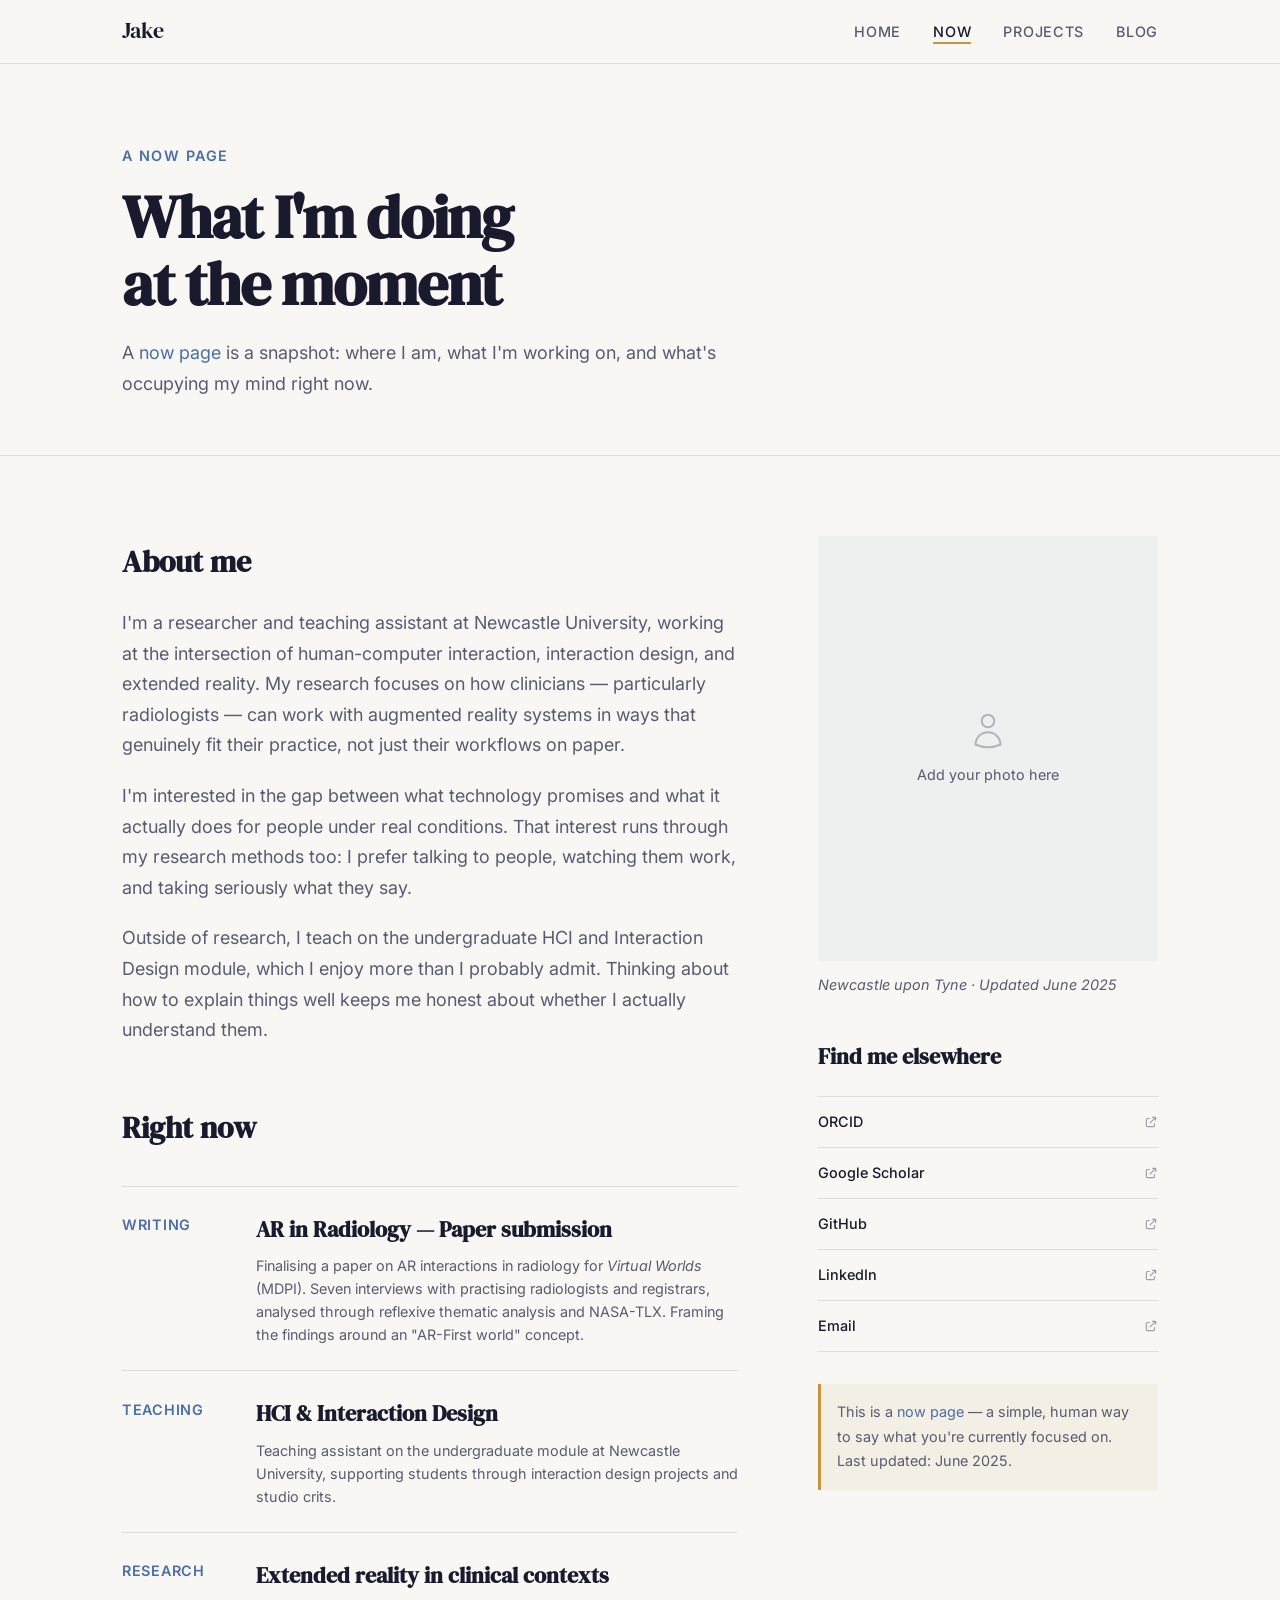
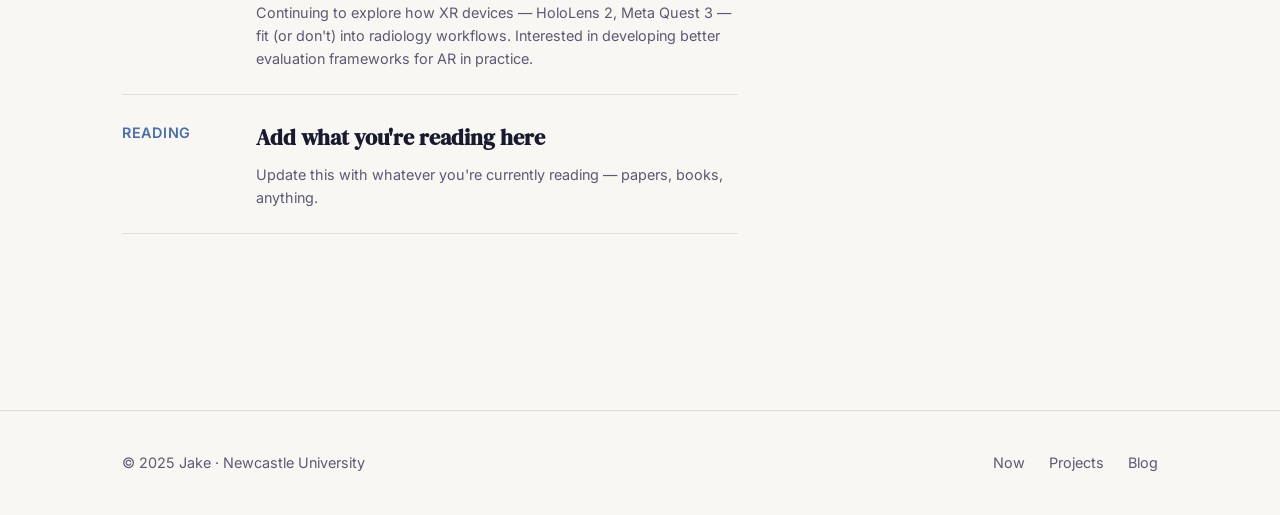
==== now.html @ 3c1f6542 "Claude files upload" ====
<!DOCTYPE html>
<html lang="en">
<head>
  <meta charset="UTF-8">
  <meta name="viewport" content="width=device-width, initial-scale=1.0">
  <title>Now — Jake</title>
  <link rel="stylesheet" href="assets/style.css">
  <style>
    /* === PAGE HEADER === */
    .page-header {
      padding: 5rem 0 3.5rem;
      border-bottom: 1px solid var(--rule);
    }
    .page-header-eyebrow {
      font-size: var(--step--1);
      font-weight: 600;
      letter-spacing: 0.1em;
      text-transform: uppercase;
      color: var(--accent);
      margin-bottom: 1rem;
    }
    .page-header h1 {
      font-family: var(--serif);
      font-size: var(--step-4);
      letter-spacing: -0.02em;
      line-height: 1.1;
      max-width: 20ch;
    }
    .page-header .subtitle {
      margin-top: 1.25rem;
      color: var(--ink-muted);
      max-width: 55ch;
    }

    /* === NOW LAYOUT === */
    .now-layout {
      display: grid;
      grid-template-columns: 1fr 340px;
      gap: 5rem;
      padding: 5rem 0;
      align-items: start;
    }

    /* === BIO === */
    .bio-section h2 {
      font-family: var(--serif);
      font-size: var(--step-2);
      margin-bottom: 1.25rem;
    }
    .bio-section p {
      color: var(--ink-muted);
      margin-bottom: 1.25rem;
      max-width: 60ch;
    }
    .bio-section p:last-of-type { margin-bottom: 0; }

    /* === NOW ITEMS === */
    .now-items {
      margin-top: 3.5rem;
    }
    .now-items h2 {
      font-family: var(--serif);
      font-size: var(--step-2);
      margin-bottom: 2rem;
    }
    .now-item {
      padding: 1.5rem 0;
      border-top: 1px solid var(--rule);
      display: grid;
      grid-template-columns: 110px 1fr;
      gap: 1.5rem;
    }
    .now-item:last-child { border-bottom: 1px solid var(--rule); }
    .now-item-label {
      font-size: var(--step--1);
      font-weight: 600;
      letter-spacing: 0.05em;
      text-transform: uppercase;
      color: var(--accent);
      padding-top: 0.15em;
    }
    .now-item-content h4 {
      font-family: var(--serif);
      font-size: var(--step-1);
      margin-bottom: 0.35rem;
    }
    .now-item-content p {
      font-size: var(--step--1);
      color: var(--ink-muted);
      line-height: 1.6;
    }

    /* === SIDEBAR === */
    .now-sidebar {
      position: sticky;
      top: calc(var(--nav-h) + 2rem);
    }

    /* === PHOTO === */
    .photo-block {
      margin-bottom: 2.5rem;
    }
    .photo-frame {
      width: 100%;
      aspect-ratio: 4 / 5;
      background: var(--rule);
      overflow: hidden;
      position: relative;
    }
    .photo-frame img {
      width: 100%;
      height: 100%;
      object-fit: cover;
      display: block;
    }
    .photo-placeholder {
      width: 100%;
      height: 100%;
      display: flex;
      align-items: center;
      justify-content: center;
      flex-direction: column;
      gap: 0.75rem;
      color: var(--ink-muted);
      font-size: var(--step--1);
      background: color-mix(in srgb, var(--accent) 6%, var(--bg));
    }
    .photo-placeholder svg { width: 40px; height: 40px; opacity: 0.4; }
    .photo-caption {
      margin-top: 0.75rem;
      font-size: var(--step--1);
      color: var(--ink-muted);
      font-style: italic;
    }

    /* === LINKS === */
    .links-block h3 {
      font-family: var(--serif);
      font-size: var(--step-1);
      margin-bottom: 1.25rem;
    }
    .links-list {
      list-style: none;
      display: flex;
      flex-direction: column;
      gap: 0;
    }
    .links-list li {
      border-top: 1px solid var(--rule);
    }
    .links-list li:last-child { border-bottom: 1px solid var(--rule); }
    .links-list a {
      display: flex;
      align-items: center;
      justify-content: space-between;
      padding: 0.8rem 0;
      font-size: var(--step--1);
      font-weight: 500;
      color: var(--ink);
      transition: color 0.15s;
    }
    .links-list a:hover { color: var(--accent); text-decoration: none; }
    .links-list a svg { width: 14px; height: 14px; opacity: 0.4; flex-shrink: 0; }

    /* === NOW PAGE META === */
    .now-meta {
      margin-top: 2rem;
      padding: 1rem;
      background: color-mix(in srgb, var(--accent-warm) 8%, var(--bg));
      border-left: 3px solid var(--accent-warm);
      font-size: var(--step--1);
      color: var(--ink-muted);
    }
    .now-meta a { font-size: inherit; }

    @media (max-width: 900px) {
      .now-layout { grid-template-columns: 1fr; gap: 3rem; }
      .now-sidebar { position: static; }
      .photo-frame { aspect-ratio: 3 / 2; max-width: 400px; }
    }
    @media (max-width: 640px) {
      .now-item { grid-template-columns: 1fr; gap: 0.4rem; }
    }
  </style>
</head>
<body>

  <nav class="site-nav" role="navigation">
    <div class="nav-inner">
      <a href="index.html" class="nav-logo">Jake</a>
      <ul class="nav-links">
        <li><a href="index.html">Home</a></li>
        <li><a href="now.html" class="active">Now</a></li>
        <li><a href="projects.html">Projects</a></li>
        <li><a href="blog.html">Blog</a></li>
      </ul>
    </div>
  </nav>

  <main>
    <header class="page-header">
      <div class="container">
        <p class="page-header-eyebrow">A now page</p>
        <h1>What I'm doing<br>at the moment</h1>
        <p class="subtitle">
          A <a href="https://nownownow.com/about" target="_blank" rel="noopener">now page</a> is a snapshot: where I am, what I'm working on, and what's occupying my mind right now.
        </p>
      </div>
    </header>

    <div class="container">
      <div class="now-layout">

        <!-- LEFT: Bio + Now items -->
        <div>
          <section class="bio-section">
            <h2>About me</h2>
            <p>
              I'm a researcher and teaching assistant at Newcastle University, working at the intersection 
              of human-computer interaction, interaction design, and extended reality. My research focuses 
              on how clinicians — particularly radiologists — can work with augmented reality systems in 
              ways that genuinely fit their practice, not just their workflows on paper.
            </p>
            <p>
              I'm interested in the gap between what technology promises and what it actually does for 
              people under real conditions. That interest runs through my research methods too: I prefer 
              talking to people, watching them work, and taking seriously what they say.
            </p>
            <p>
              Outside of research, I teach on the undergraduate HCI and Interaction Design module, 
              which I enjoy more than I probably admit. Thinking about how to explain things well 
              keeps me honest about whether I actually understand them.
            </p>
          </section>

          <section class="now-items">
            <h2>Right now</h2>
            <div class="now-item">
              <span class="now-item-label">Writing</span>
              <div class="now-item-content">
                <h4>AR in Radiology — Paper submission</h4>
                <p>Finalising a paper on AR interactions in radiology for <em>Virtual Worlds</em> (MDPI). Seven interviews with practising radiologists and registrars, analysed through reflexive thematic analysis and NASA-TLX. Framing the findings around an "AR-First world" concept.</p>
              </div>
            </div>
            <div class="now-item">
              <span class="now-item-label">Teaching</span>
              <div class="now-item-content">
                <h4>HCI &amp; Interaction Design</h4>
                <p>Teaching assistant on the undergraduate module at Newcastle University, supporting students through interaction design projects and studio crits.</p>
              </div>
            </div>
            <div class="now-item">
              <span class="now-item-label">Research</span>
              <div class="now-item-content">
                <h4>Extended reality in clinical contexts</h4>
                <p>Continuing to explore how XR devices — HoloLens 2, Meta Quest 3 — fit (or don't) into radiology workflows. Interested in developing better evaluation frameworks for AR in practice.</p>
              </div>
            </div>
            <div class="now-item">
              <span class="now-item-label">Reading</span>
              <div class="now-item-content">
                <h4>Add what you're reading here</h4>
                <p>Update this with whatever you're currently reading — papers, books, anything.</p>
              </div>
            </div>
          </section>
        </div>

        <!-- RIGHT: Photo + Links -->
        <aside class="now-sidebar">
          <div class="photo-block">
            <div class="photo-frame">
              <!-- Replace src with your actual photo path, e.g. src="assets/photo.jpg" -->
              <!-- <img src="assets/photo.jpg" alt="Jake"> -->
              <div class="photo-placeholder">
                <svg viewBox="0 0 24 24" fill="none" stroke="currentColor" stroke-width="1.2" aria-hidden="true">
                  <path d="M15.75 6a3.75 3.75 0 11-7.5 0 3.75 3.75 0 017.5 0zM4.501 20.118a7.5 7.5 0 0114.998 0A17.933 17.933 0 0112 21.75c-2.676 0-5.216-.584-7.499-1.632z"/>
                </svg>
                <span>Add your photo here</span>
              </div>
            </div>
            <p class="photo-caption">Newcastle upon Tyne · Updated June 2025</p>
          </div>

          <div class="links-block">
            <h3>Find me elsewhere</h3>
            <ul class="links-list">
              <li>
                <a href="https://orcid.org/" target="_blank" rel="noopener">
                  ORCID
                  <svg viewBox="0 0 24 24" fill="none" stroke="currentColor" stroke-width="2"><path d="M10 6H6a2 2 0 00-2 2v10a2 2 0 002 2h10a2 2 0 002-2v-4M14 4h6m0 0v6m0-6L10 14"/></svg>
                </a>
              </li>
              <li>
                <a href="https://scholar.google.com/" target="_blank" rel="noopener">
                  Google Scholar
                  <svg viewBox="0 0 24 24" fill="none" stroke="currentColor" stroke-width="2"><path d="M10 6H6a2 2 0 00-2 2v10a2 2 0 002 2h10a2 2 0 002-2v-4M14 4h6m0 0v6m0-6L10 14"/></svg>
                </a>
              </li>
              <li>
                <a href="https://github.com/" target="_blank" rel="noopener">
                  GitHub
                  <svg viewBox="0 0 24 24" fill="none" stroke="currentColor" stroke-width="2"><path d="M10 6H6a2 2 0 00-2 2v10a2 2 0 002 2h10a2 2 0 002-2v-4M14 4h6m0 0v6m0-6L10 14"/></svg>
                </a>
              </li>
              <li>
                <a href="https://linkedin.com/" target="_blank" rel="noopener">
                  LinkedIn
                  <svg viewBox="0 0 24 24" fill="none" stroke="currentColor" stroke-width="2"><path d="M10 6H6a2 2 0 00-2 2v10a2 2 0 002 2h10a2 2 0 002-2v-4M14 4h6m0 0v6m0-6L10 14"/></svg>
                </a>
              </li>
              <li>
                <a href="mailto:your@email.ac.uk">
                  Email
                  <svg viewBox="0 0 24 24" fill="none" stroke="currentColor" stroke-width="2"><path d="M10 6H6a2 2 0 00-2 2v10a2 2 0 002 2h10a2 2 0 002-2v-4M14 4h6m0 0v6m0-6L10 14"/></svg>
                </a>
              </li>
            </ul>
          </div>

          <div class="now-meta">
            This is a <a href="https://nownownow.com/about" target="_blank" rel="noopener">now page</a> — 
            a simple, human way to say what you're currently focused on. Last updated: June 2025.
          </div>
        </aside>

      </div>
    </div>
  </main>

  <footer class="site-footer" role="contentinfo">
    <div class="footer-inner">
      <span>© 2025 Jake · Newcastle University</span>
      <div class="footer-links">
        <a href="now.html">Now</a>
        <a href="projects.html">Projects</a>
        <a href="blog.html">Blog</a>
      </div>
    </div>
  </footer>

</body>
</html>
---- assets/style.css ----
/* =============================================
   PORTFOLIO SITE — SHARED STYLES
   ============================================= */

@import url('https://fonts.googleapis.com/css2?family=DM+Serif+Display:ital@0;1&family=Inter:wght@300;400;500;600&display=swap');

/* === TOKENS === */
:root {
  --bg:          #F8F7F4;
  --ink:         #1A1A2E;
  --ink-muted:   #5A5A72;
  --accent:      #4A6FA5;
  --accent-warm: #C8963E;
  --rule:        #E0DDD8;
  --card-bg:     #FFFFFF;
  --nav-h:       64px;

  --serif: 'DM Serif Display', Georgia, serif;
  --sans:  'Inter', system-ui, sans-serif;

  --step--1: clamp(0.8rem, 0.75rem + 0.2vw, 0.9rem);
  --step-0:  clamp(1rem,   0.92rem + 0.35vw, 1.125rem);
  --step-1:  clamp(1.2rem, 1.1rem  + 0.5vw,  1.4rem);
  --step-2:  clamp(1.5rem, 1.3rem  + 0.9vw,  1.9rem);
  --step-3:  clamp(2rem,   1.7rem  + 1.4vw,  2.7rem);
  --step-4:  clamp(2.6rem, 2.1rem  + 2.2vw,  3.8rem);
  --step-5:  clamp(3.2rem, 2.5rem  + 3vw,    5rem);
}

/* === RESET === */
*, *::before, *::after { box-sizing: border-box; margin: 0; padding: 0; }
html { font-size: 16px; scroll-behavior: smooth; }
body {
  background: var(--bg);
  color: var(--ink);
  font-family: var(--sans);
  font-size: var(--step-0);
  line-height: 1.7;
  -webkit-font-smoothing: antialiased;
}
img { max-width: 100%; display: block; }
a { color: var(--accent); text-decoration: none; }
a:hover { text-decoration: underline; }

/* === NAV === */
.site-nav {
  position: sticky;
  top: 0;
  z-index: 100;
  height: var(--nav-h);
  background: var(--bg);
  border-bottom: 1px solid var(--rule);
  display: flex;
  align-items: center;
}
.nav-inner {
  width: 100%;
  max-width: 1100px;
  margin: 0 auto;
  padding: 0 2rem;
  display: flex;
  align-items: center;
  justify-content: space-between;
}
.nav-logo {
  font-family: var(--serif);
  font-size: var(--step-1);
  color: var(--ink);
  letter-spacing: -0.01em;
}
.nav-logo:hover { text-decoration: none; }
.nav-links {
  list-style: none;
  display: flex;
  gap: 2rem;
}
.nav-links a {
  font-size: var(--step--1);
  font-weight: 500;
  letter-spacing: 0.05em;
  text-transform: uppercase;
  color: var(--ink-muted);
  transition: color 0.15s;
}
.nav-links a:hover,
.nav-links a.active {
  color: var(--ink);
  text-decoration: none;
}
.nav-links a.active {
  border-bottom: 2px solid var(--accent-warm);
  padding-bottom: 2px;
}

/* === LAYOUT === */
.container {
  max-width: 1100px;
  margin: 0 auto;
  padding: 0 2rem;
}
.container--narrow {
  max-width: 720px;
  margin: 0 auto;
  padding: 0 2rem;
}

/* === FOOTER === */
.site-footer {
  margin-top: 6rem;
  padding: 2.5rem 0;
  border-top: 1px solid var(--rule);
  font-size: var(--step--1);
  color: var(--ink-muted);
}
.footer-inner {
  max-width: 1100px;
  margin: 0 auto;
  padding: 0 2rem;
  display: flex;
  align-items: center;
  justify-content: space-between;
  gap: 1rem;
  flex-wrap: wrap;
}
.footer-links {
  display: flex;
  gap: 1.5rem;
}
.footer-links a {
  color: var(--ink-muted);
  font-size: var(--step--1);
}
.footer-links a:hover { color: var(--ink); text-decoration: none; }

/* === UTILITY === */
.tag {
  display: inline-block;
  font-size: 0.72rem;
  font-weight: 600;
  letter-spacing: 0.06em;
  text-transform: uppercase;
  padding: 0.2em 0.65em;
  border-radius: 3px;
  background: color-mix(in srgb, var(--accent) 12%, transparent);
  color: var(--accent);
}
.tag--warm {
  background: color-mix(in srgb, var(--accent-warm) 12%, transparent);
  color: var(--accent-warm);
}

/* === MOBILE === */
@media (max-width: 640px) {
  .nav-links { gap: 1.2rem; }
  .nav-links a { font-size: 0.7rem; }
  .footer-inner { flex-direction: column; align-items: flex-start; }
}
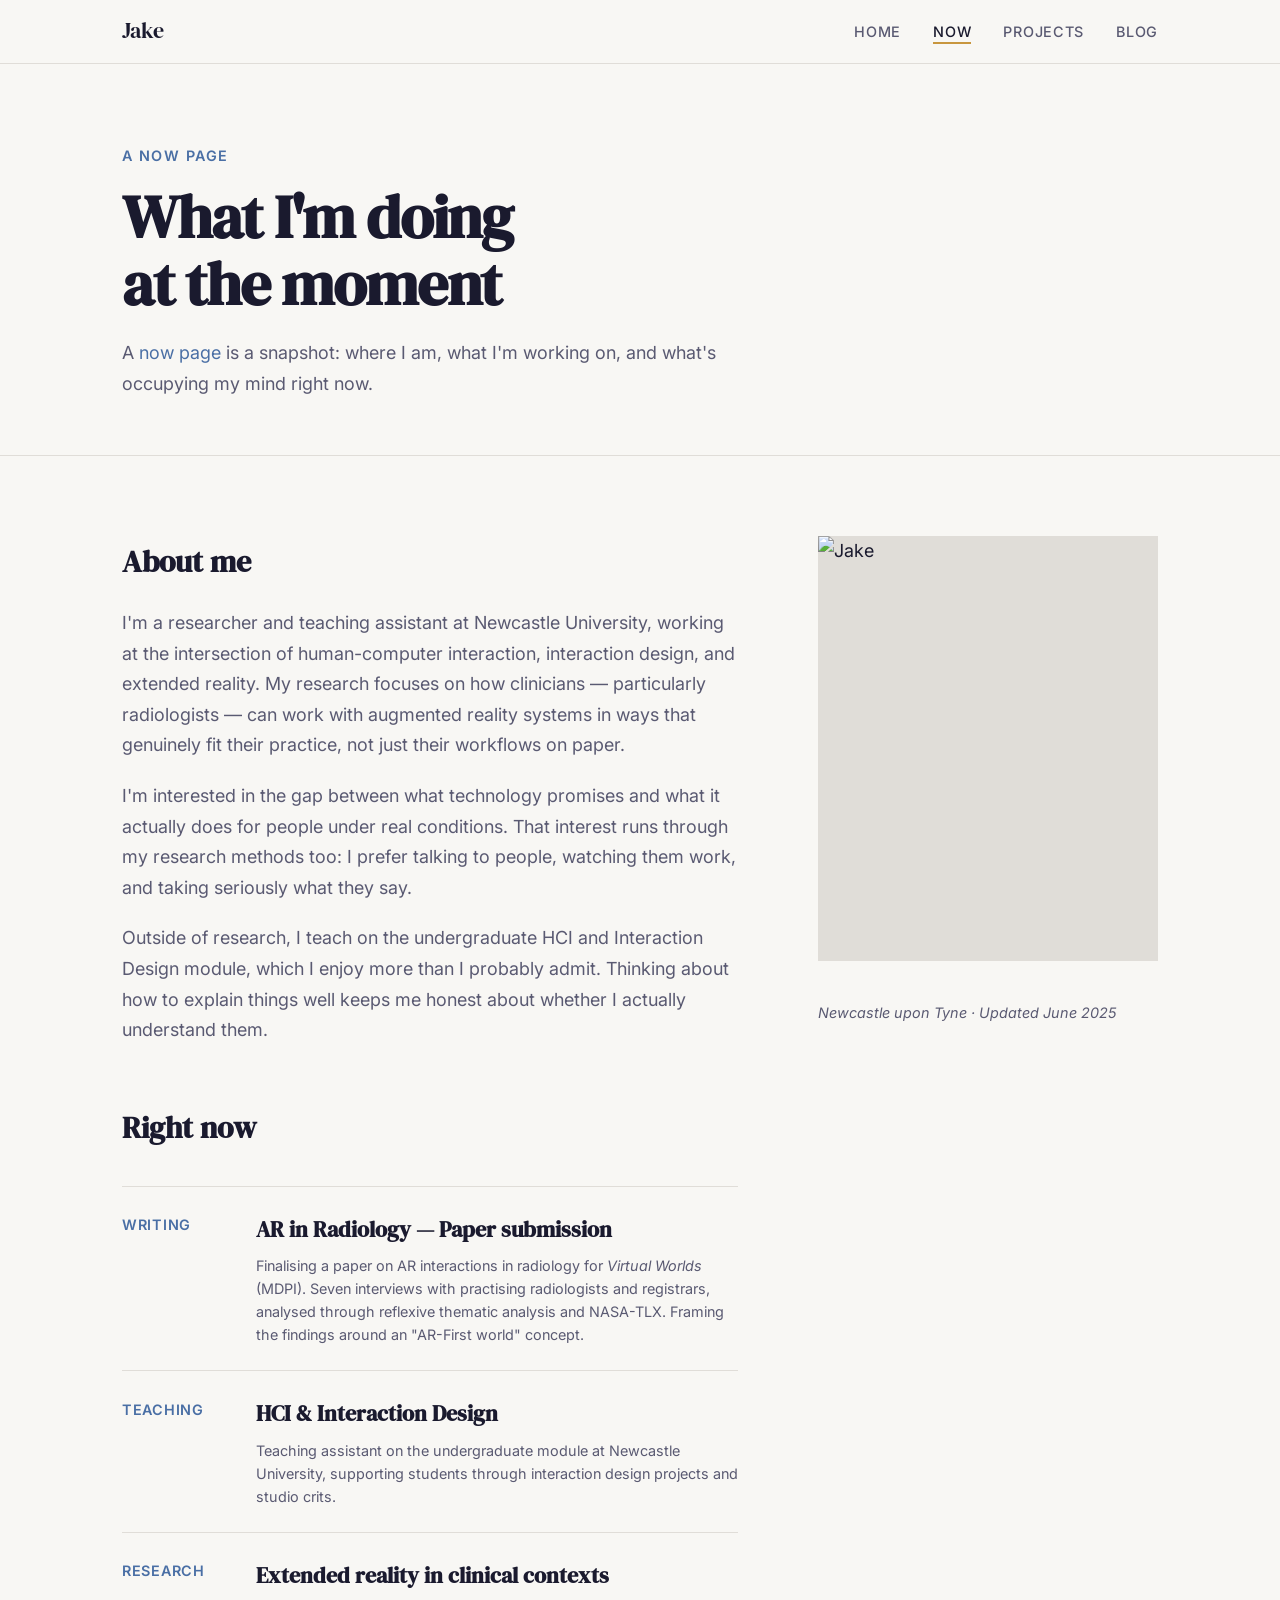
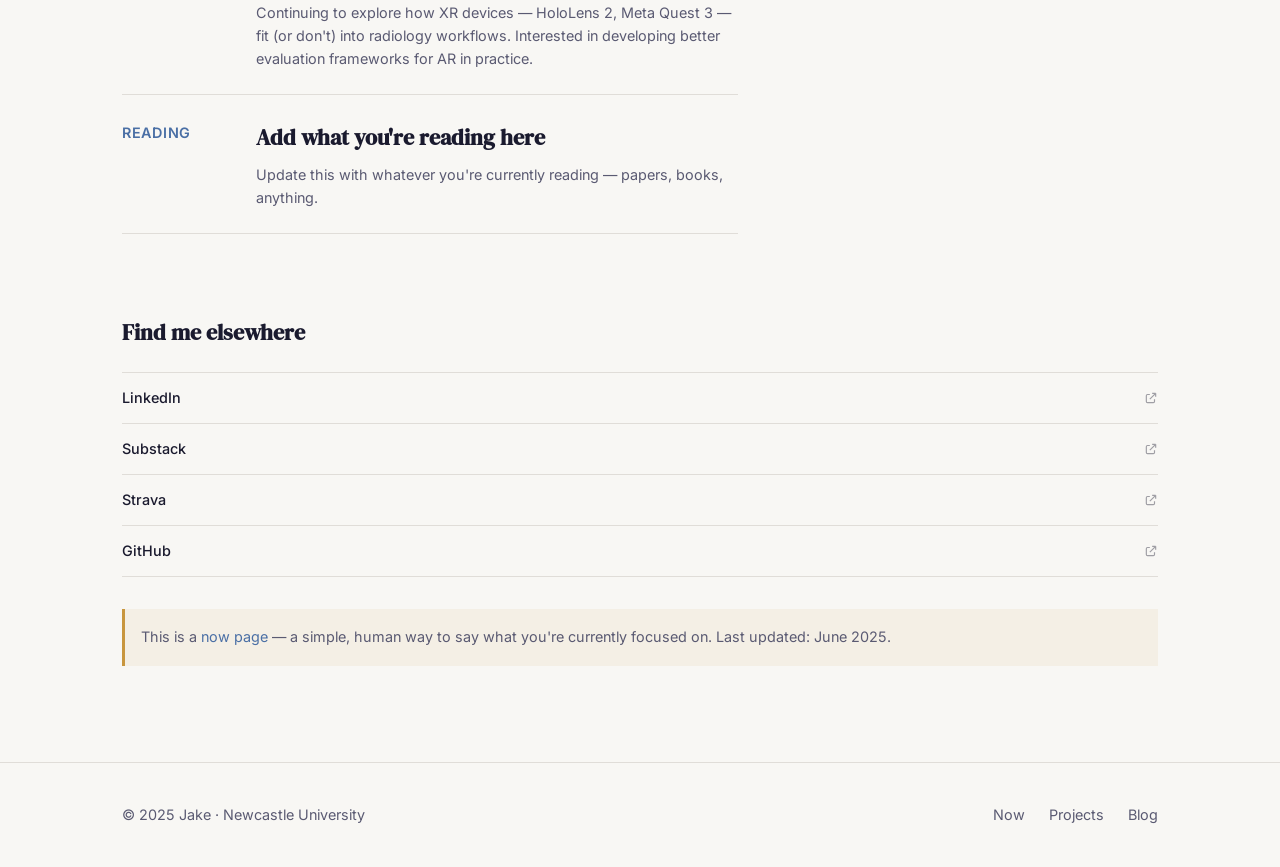
==== commit a6dea3ac: "links" ====
--- a/now.html
+++ b/now.html
@@ -272,7 +272,7 @@
             <div class="photo-frame">
               <!-- Replace src with your actual photo path, e.g. src="assets/photo.jpg" -->
               <!-- <img src="assets/photo.jpg" alt="Jake"> -->
-              <div class="photo-placeholder">
+              <img src="assets/profile.jpg" alt="Jake">
                 <svg viewBox="0 0 24 24" fill="none" stroke="currentColor" stroke-width="1.2" aria-hidden="true">
                   <path d="M15.75 6a3.75 3.75 0 11-7.5 0 3.75 3.75 0 017.5 0zM4.501 20.118a7.5 7.5 0 0114.998 0A17.933 17.933 0 0112 21.75c-2.676 0-5.216-.584-7.499-1.632z"/>
                 </svg>
@@ -285,35 +285,47 @@
           <div class="links-block">
             <h3>Find me elsewhere</h3>
             <ul class="links-list">
-              <li>
+              <!-- <li>
                 <a href="https://orcid.org/" target="_blank" rel="noopener">
                   ORCID
                   <svg viewBox="0 0 24 24" fill="none" stroke="currentColor" stroke-width="2"><path d="M10 6H6a2 2 0 00-2 2v10a2 2 0 002 2h10a2 2 0 002-2v-4M14 4h6m0 0v6m0-6L10 14"/></svg>
                 </a>
-              </li>
-              <li>
+              </li> -->
+              <!-- <li>
                 <a href="https://scholar.google.com/" target="_blank" rel="noopener">
                   Google Scholar
                   <svg viewBox="0 0 24 24" fill="none" stroke="currentColor" stroke-width="2"><path d="M10 6H6a2 2 0 00-2 2v10a2 2 0 002 2h10a2 2 0 002-2v-4M14 4h6m0 0v6m0-6L10 14"/></svg>
                 </a>
-              </li>
+              </li> -->
               <li>
-                <a href="https://github.com/" target="_blank" rel="noopener">
+                <a href="https://www.linkedin.com/in/jake-hobbs-0680161a4/" target="_blank" rel="noopener">
+                  LinkedIn
+                  <svg viewBox="0 0 24 24" fill="none" stroke="currentColor" stroke-width="2"><path d="M10 6H6a2 2 0 00-2 2v10a2 2 0 002 2h10a2 2 0 002-2v-4M14 4h6m0 0v6m0-6L10 14"/></svg>
+                </a>
+              </li>
+              <li>
+                <a href="https://jacobhobbs1.substack.com/?utm_campaign=profile_chips" target="_blank" rel="noopener">
+                  Substack
+                  <svg viewBox="0 0 24 24" fill="none" stroke="currentColor" stroke-width="2"><path d="M10 6H6a2 2 0 00-2 2v10a2 2 0 002 2h10a2 2 0 002-2v-4M14 4h6m0 0v6m0-6L10 14"/></svg>
+                </a>
+              </li>
+              <li>
+                <a href="https://www.strava.com/athletes/6389934" target="_blank" rel="noopener">
+                  Strava
+                  <svg viewBox="0 0 24 24" fill="none" stroke="currentColor" stroke-width="2"><path d="M10 6H6a2 2 0 00-2 2v10a2 2 0 002 2h10a2 2 0 002-2v-4M14 4h6m0 0v6m0-6L10 14"/></svg>
+                </a>
+              </li>
+              <li>
+                <a href="https://github.com/jacobhobbs1" target="_blank" rel="noopener">
                   GitHub
                   <svg viewBox="0 0 24 24" fill="none" stroke="currentColor" stroke-width="2"><path d="M10 6H6a2 2 0 00-2 2v10a2 2 0 002 2h10a2 2 0 002-2v-4M14 4h6m0 0v6m0-6L10 14"/></svg>
                 </a>
               </li>
-              <li>
-                <a href="https://linkedin.com/" target="_blank" rel="noopener">
-                  LinkedIn
-                  <svg viewBox="0 0 24 24" fill="none" stroke="currentColor" stroke-width="2"><path d="M10 6H6a2 2 0 00-2 2v10a2 2 0 002 2h10a2 2 0 002-2v-4M14 4h6m0 0v6m0-6L10 14"/></svg>
-                </a>
-              </li>
-              <li>
+              <!-- <li>
                 <a href="mailto:your@email.ac.uk">
                   Email
                   <svg viewBox="0 0 24 24" fill="none" stroke="currentColor" stroke-width="2"><path d="M10 6H6a2 2 0 00-2 2v10a2 2 0 002 2h10a2 2 0 002-2v-4M14 4h6m0 0v6m0-6L10 14"/></svg>
-                </a>
+                </a> -->
               </li>
             </ul>
           </div>
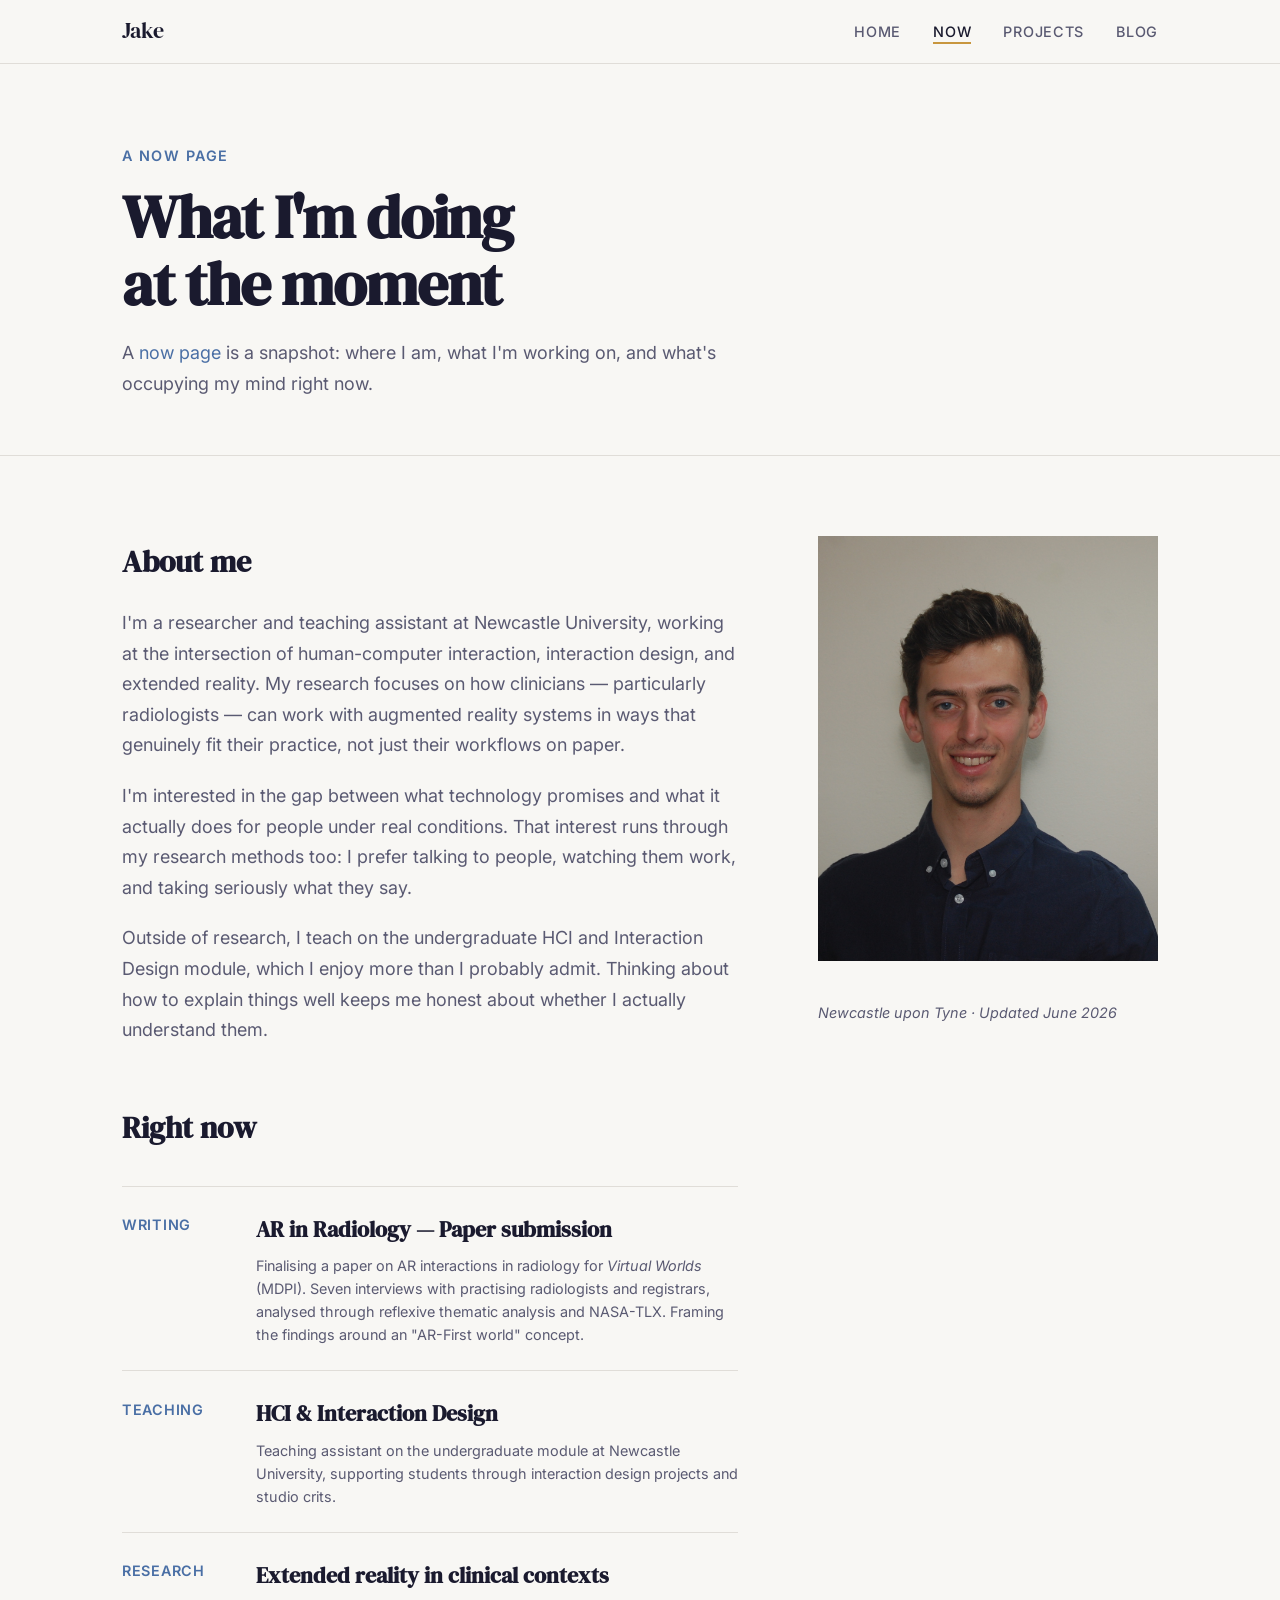
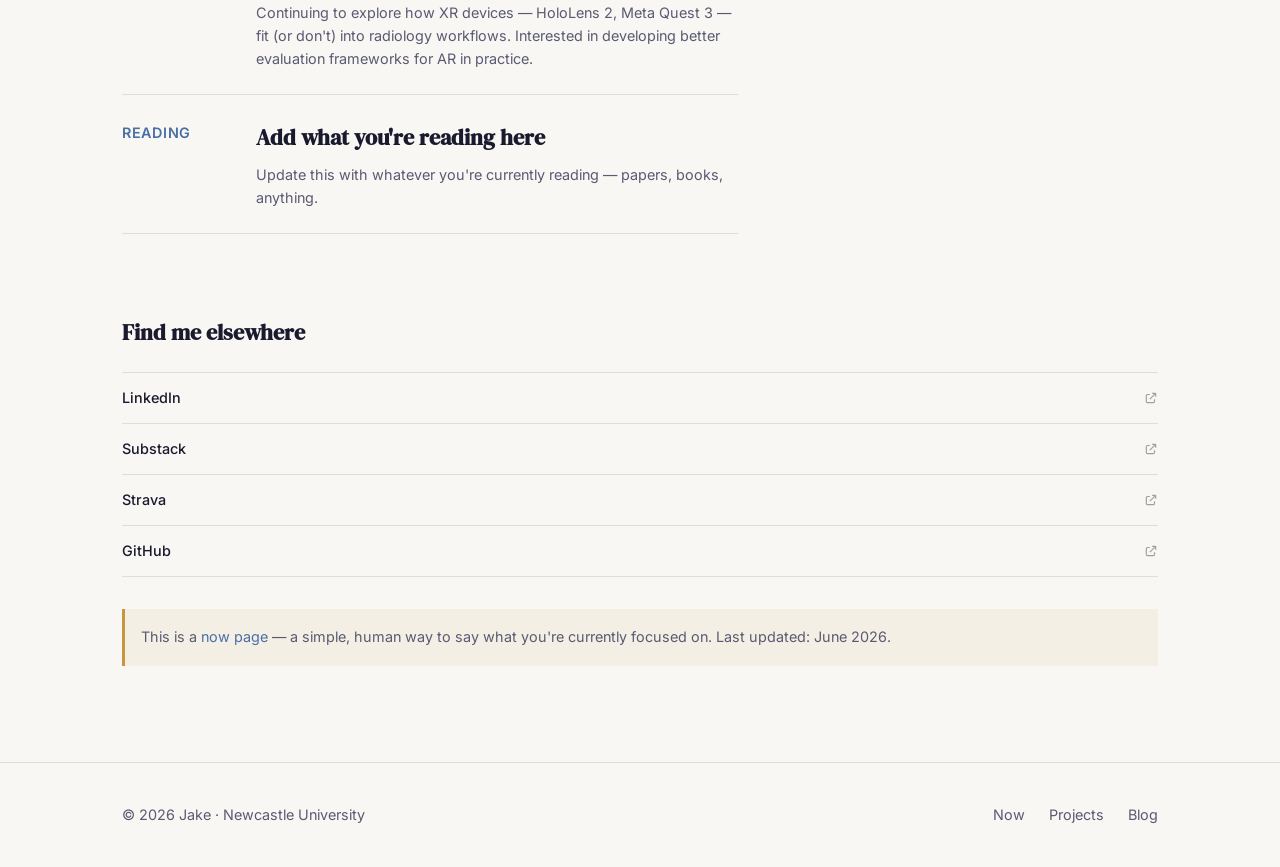
==== commit 9f70f4a5: "links" ====
--- a/now.html
+++ b/now.html
@@ -272,14 +272,14 @@
             <div class="photo-frame">
               <!-- Replace src with your actual photo path, e.g. src="assets/photo.jpg" -->
               <!-- <img src="assets/photo.jpg" alt="Jake"> -->
-              <img src="assets/profile.jpg" alt="Jake">
+              <img src="assets/profile.jpeg" alt="Profile Picture">
                 <svg viewBox="0 0 24 24" fill="none" stroke="currentColor" stroke-width="1.2" aria-hidden="true">
                   <path d="M15.75 6a3.75 3.75 0 11-7.5 0 3.75 3.75 0 017.5 0zM4.501 20.118a7.5 7.5 0 0114.998 0A17.933 17.933 0 0112 21.75c-2.676 0-5.216-.584-7.499-1.632z"/>
                 </svg>
                 <span>Add your photo here</span>
               </div>
             </div>
-            <p class="photo-caption">Newcastle upon Tyne · Updated June 2025</p>
+            <p class="photo-caption">Newcastle upon Tyne · Updated June 2026</p>
           </div>
 
           <div class="links-block">
@@ -332,7 +332,7 @@
 
           <div class="now-meta">
             This is a <a href="https://nownownow.com/about" target="_blank" rel="noopener">now page</a> — 
-            a simple, human way to say what you're currently focused on. Last updated: June 2025.
+            a simple, human way to say what you're currently focused on. Last updated: June 2026.
           </div>
         </aside>
 
@@ -342,7 +342,7 @@
 
   <footer class="site-footer" role="contentinfo">
     <div class="footer-inner">
-      <span>© 2025 Jake · Newcastle University</span>
+      <span>© 2026 Jake · Newcastle University</span>
       <div class="footer-links">
         <a href="now.html">Now</a>
         <a href="projects.html">Projects</a>
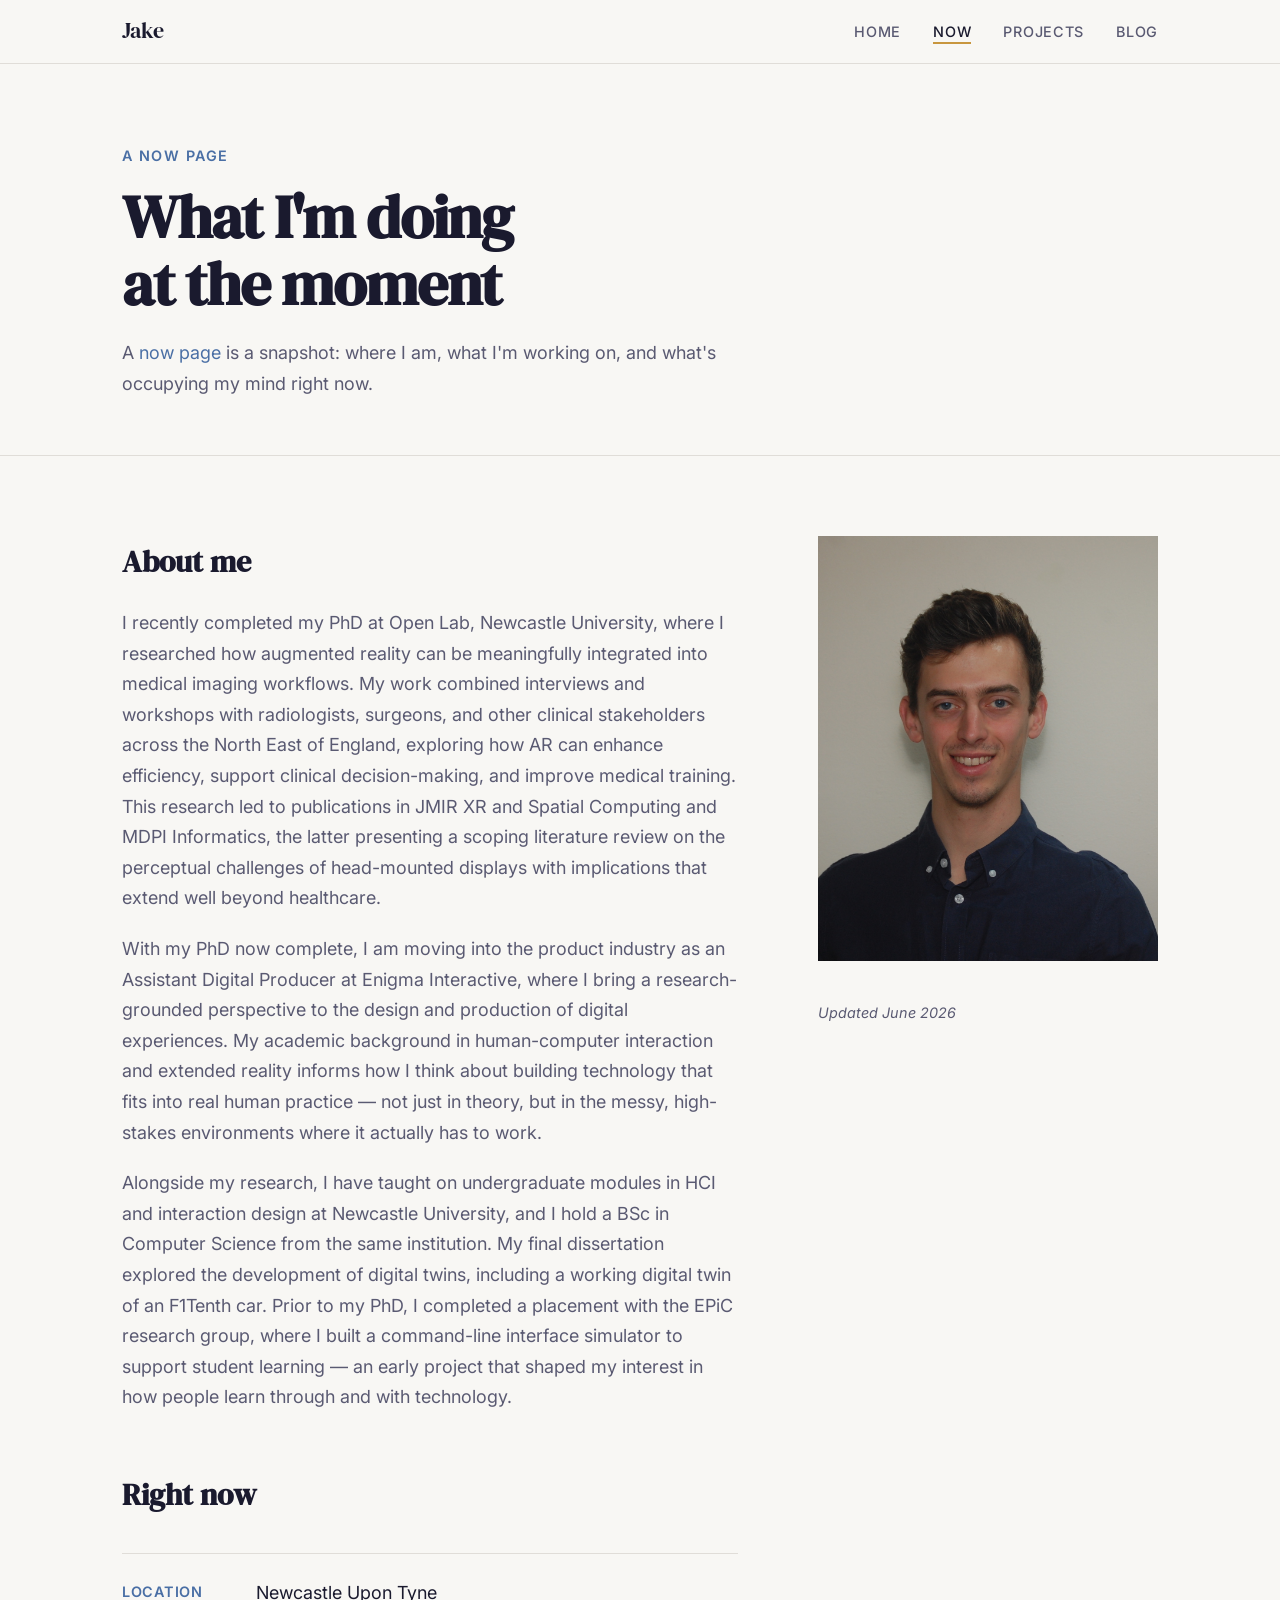
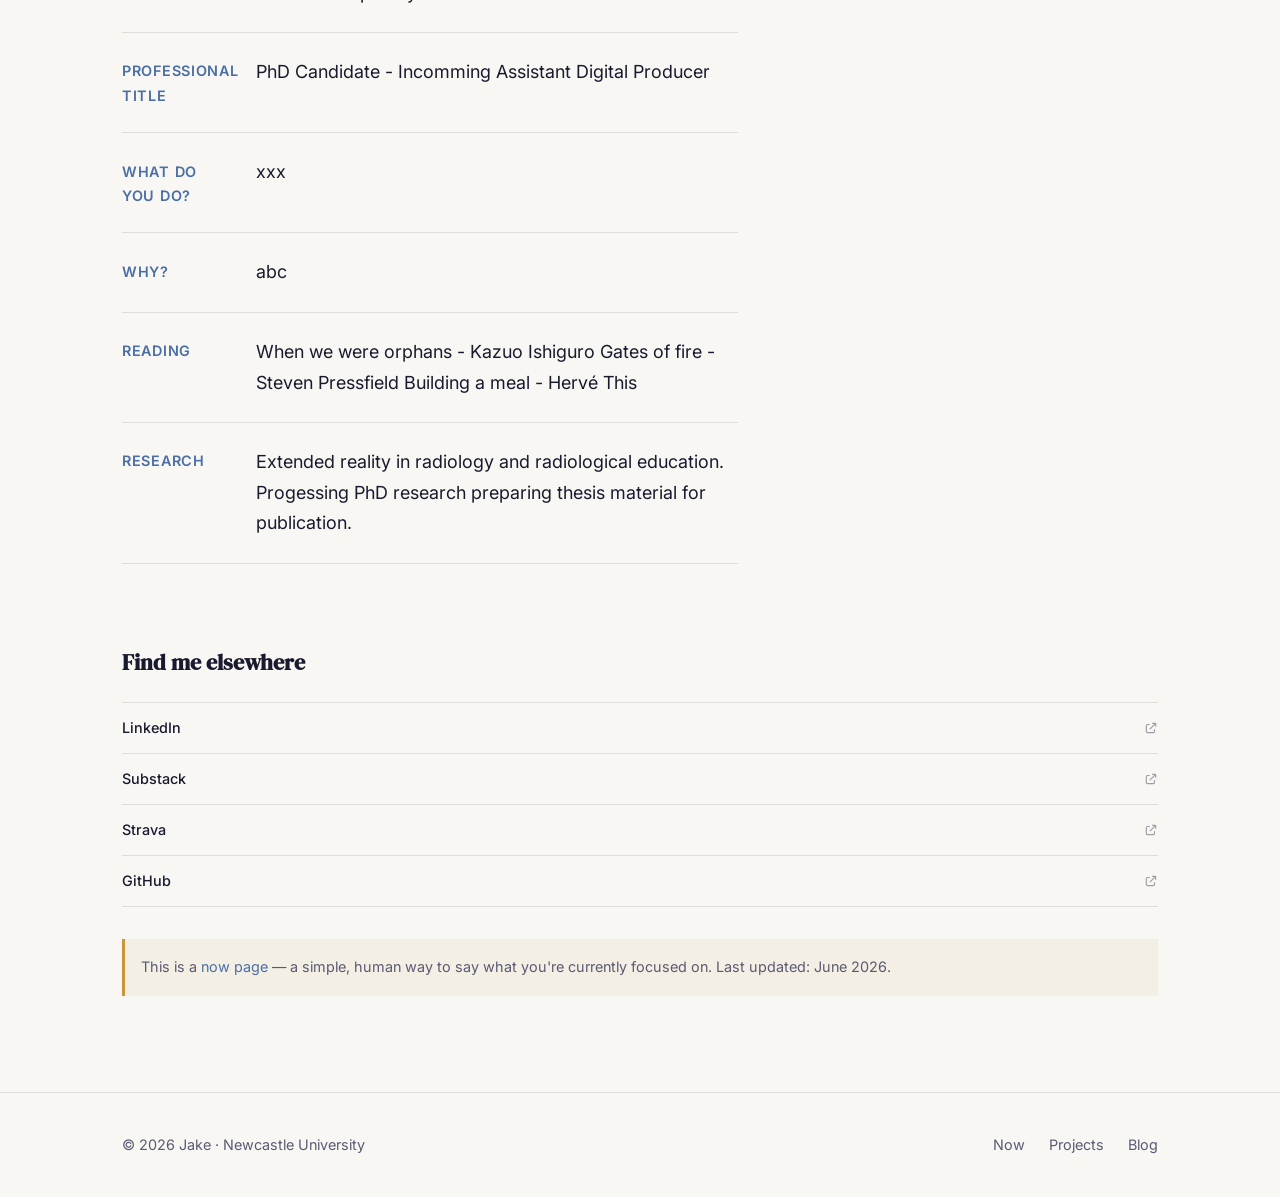
==== commit 15aea618: "now page" ====
--- a/now.html
+++ b/now.html
@@ -216,51 +216,74 @@
           <section class="bio-section">
             <h2>About me</h2>
             <p>
-              I'm a researcher and teaching assistant at Newcastle University, working at the intersection 
-              of human-computer interaction, interaction design, and extended reality. My research focuses 
-              on how clinicians — particularly radiologists — can work with augmented reality systems in 
-              ways that genuinely fit their practice, not just their workflows on paper.
+              I recently completed my PhD at Open Lab, Newcastle University, where I researched how augmented
+               reality can be meaningfully integrated into medical imaging workflows. My work combined
+                interviews and workshops with radiologists, surgeons, and other clinical stakeholders across 
+                the North East of England, exploring how AR can enhance efficiency, support clinical 
+                decision-making, and improve medical training. This research led to publications in JMIR XR 
+                and Spatial Computing and MDPI Informatics, the latter presenting a scoping literature review 
+                on the perceptual challenges of head-mounted displays with implications that extend well 
+                beyond healthcare.
             </p>
             <p>
-              I'm interested in the gap between what technology promises and what it actually does for 
-              people under real conditions. That interest runs through my research methods too: I prefer 
-              talking to people, watching them work, and taking seriously what they say.
+              With my PhD now complete, I am moving into the product industry as an Assistant Digital Producer 
+              at Enigma Interactive, where I bring a research-grounded perspective to the design and production 
+              of digital experiences. My academic background in human-computer interaction and extended reality 
+              informs how I think about building technology that fits into real human practice — not just in 
+              theory, but in the messy, high-stakes environments where it actually has to work.
             </p>
             <p>
-              Outside of research, I teach on the undergraduate HCI and Interaction Design module, 
-              which I enjoy more than I probably admit. Thinking about how to explain things well 
-              keeps me honest about whether I actually understand them.
+              Alongside my research, I have taught on undergraduate modules in HCI and interaction design at 
+              Newcastle University, and I hold a BSc in Computer Science from the same institution. My final 
+              dissertation explored the development of digital twins, including a working digital twin of 
+              an F1Tenth car. Prior to my PhD, I completed a placement with the EPiC research group, where I 
+              built a command-line interface simulator to support student learning — an early project that 
+              shaped my interest in how people learn through and with technology.
             </p>
           </section>
 
           <section class="now-items">
             <h2>Right now</h2>
             <div class="now-item">
-              <span class="now-item-label">Writing</span>
-              <div class="now-item-content">
-                <h4>AR in Radiology — Paper submission</h4>
-                <p>Finalising a paper on AR interactions in radiology for <em>Virtual Worlds</em> (MDPI). Seven interviews with practising radiologists and registrars, analysed through reflexive thematic analysis and NASA-TLX. Framing the findings around an "AR-First world" concept.</p>
-              </div>
-            </div>
-            <div class="now-item">
-              <span class="now-item-label">Teaching</span>
-              <div class="now-item-content">
-                <h4>HCI &amp; Interaction Design</h4>
-                <p>Teaching assistant on the undergraduate module at Newcastle University, supporting students through interaction design projects and studio crits.</p>
+              <span class="now-item-label">Location</span>
+              <div class="now-item-content">
+                <p3>Newcastle Upon Tyne</p3>
+                <!-- <p>Finalising a paper on AR interactions in radiology for <em>Virtual Worlds</em> (MDPI). Seven interviews with practising radiologists and registrars, analysed through reflexive thematic analysis and NASA-TLX. Framing the findings around an "AR-First world" concept.</p> -->
+              </div>
+            </div>
+            <div class="now-item">
+              <span class="now-item-label">Professional Title</span>
+              <div class="now-item-content">
+                <p3>PhD Candidate - Incomming Assistant Digital Producer</p3>
+                <!-- <p>Teaching assistant on the undergraduate module at Newcastle University, supporting students through interaction design projects and studio crits.</p> -->
+              </div>
+            </div>
+            <div class="now-item">
+              <span class="now-item-label">What do you do?</span>
+              <div class="now-item-content">
+                <p3>xxx</p3>
+                <!-- <p>Teaching assistant on the undergraduate module at Newcastle University, supporting students through interaction design projects and studio crits.</p> -->
+              </div>
+            </div>
+             <div class="now-item">
+              <span class="now-item-label">Why?</span>
+              <div class="now-item-content">
+                <p3>abc</p3>
+              </div>
+            </div>
+            <div class="now-item">
+              <span class="now-item-label">Reading</span>
+              <div class="now-item-content">
+                <p3>When we were orphans - Kazuo Ishiguro</p3>
+                <p3>Gates of fire - Steven Pressfield</p3>
+                <p3>Building a meal - Hervé This</p3>
               </div>
             </div>
             <div class="now-item">
               <span class="now-item-label">Research</span>
               <div class="now-item-content">
-                <h4>Extended reality in clinical contexts</h4>
-                <p>Continuing to explore how XR devices — HoloLens 2, Meta Quest 3 — fit (or don't) into radiology workflows. Interested in developing better evaluation frameworks for AR in practice.</p>
-              </div>
-            </div>
-            <div class="now-item">
-              <span class="now-item-label">Reading</span>
-              <div class="now-item-content">
-                <h4>Add what you're reading here</h4>
-                <p>Update this with whatever you're currently reading — papers, books, anything.</p>
+                <p3>Extended reality in radiology and radiological education.</p3>
+                <p3>Progessing PhD research preparing thesis material for publication.</p3>
               </div>
             </div>
           </section>
@@ -276,10 +299,10 @@
                 <svg viewBox="0 0 24 24" fill="none" stroke="currentColor" stroke-width="1.2" aria-hidden="true">
                   <path d="M15.75 6a3.75 3.75 0 11-7.5 0 3.75 3.75 0 017.5 0zM4.501 20.118a7.5 7.5 0 0114.998 0A17.933 17.933 0 0112 21.75c-2.676 0-5.216-.584-7.499-1.632z"/>
                 </svg>
-                <span>Add your photo here</span>
-              </div>
-            </div>
-            <p class="photo-caption">Newcastle upon Tyne · Updated June 2026</p>
+                <!-- <span>Add your photo here</span> -->
+              </div>
+            </div>
+            <p class="photo-caption">Updated June 2026</p>
           </div>
 
           <div class="links-block">
